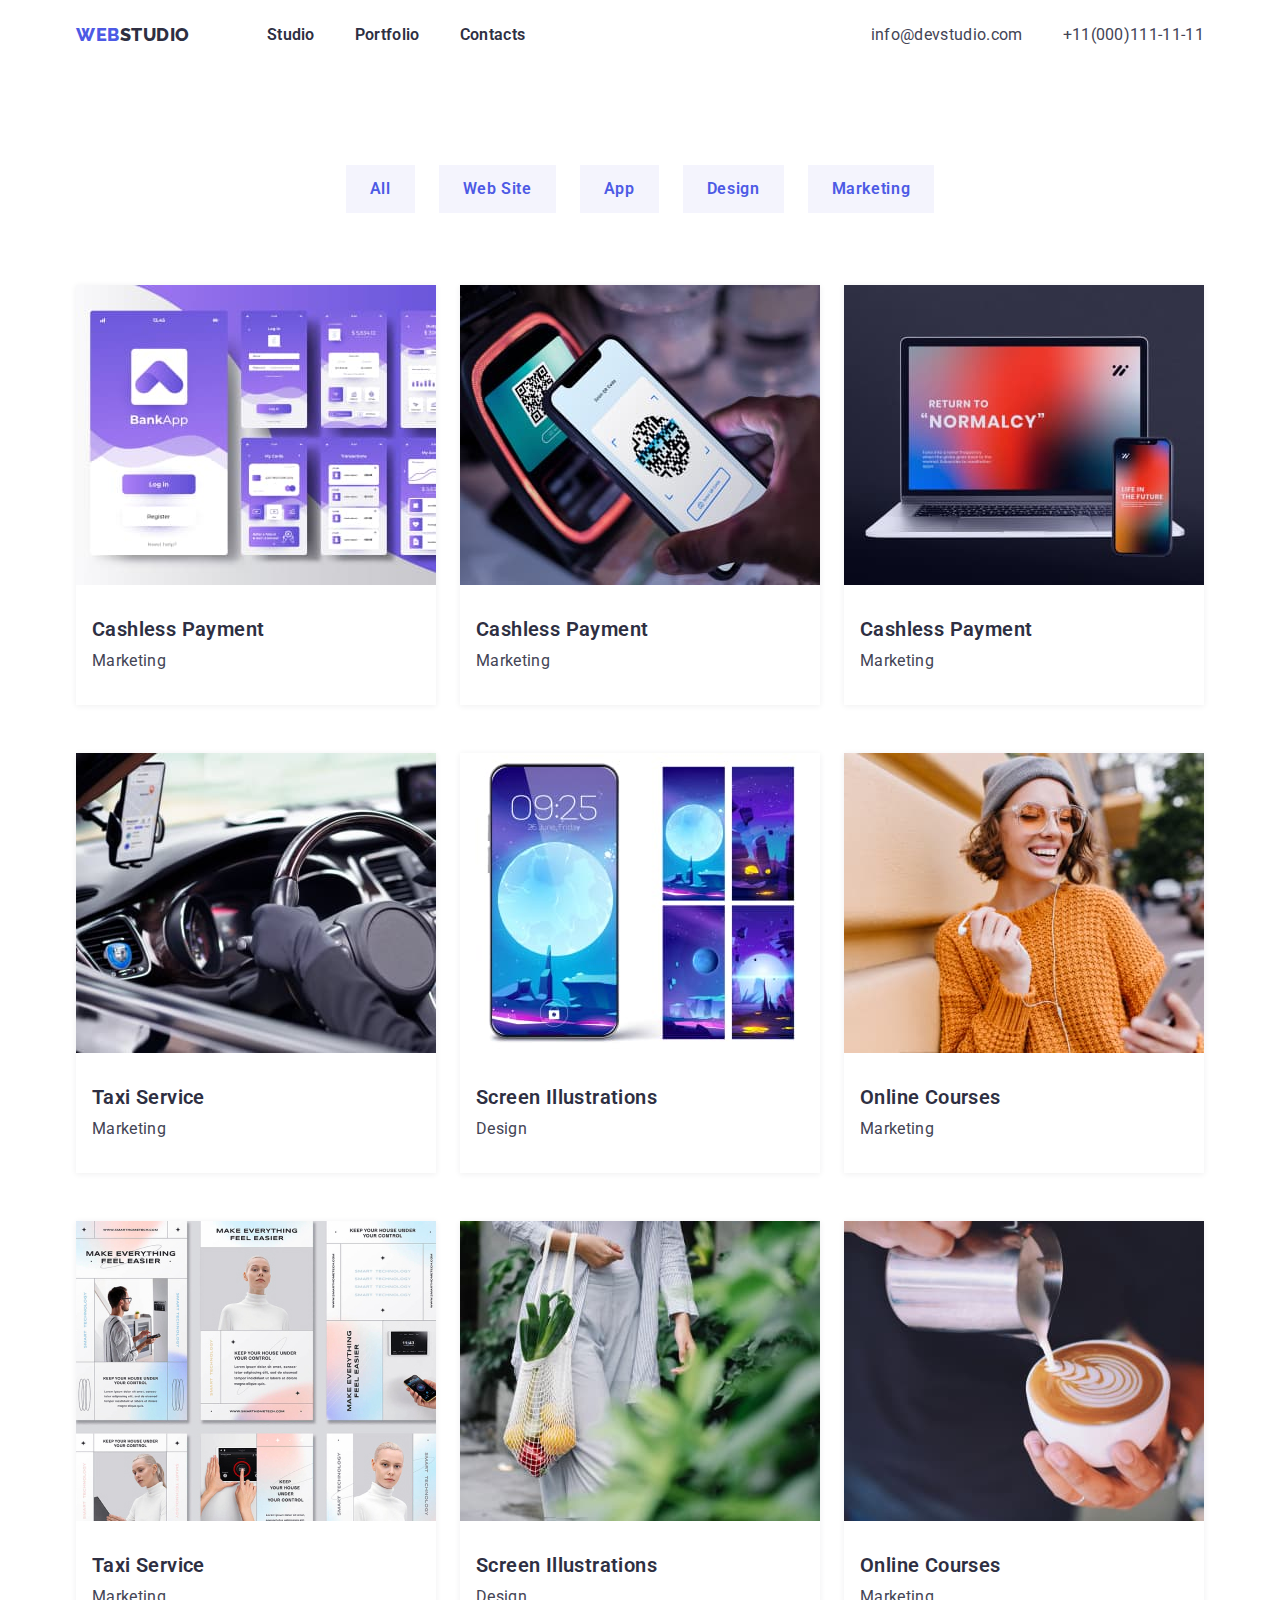
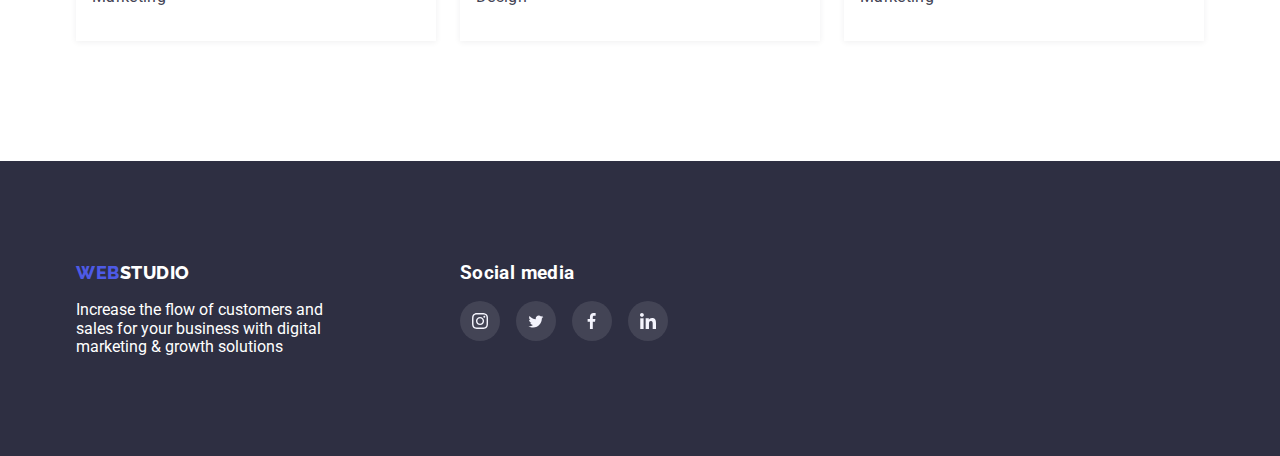
==== portfolio.html @ 55bd70aa "модалка" ====
<!DOCTYPE html>
<html lang="en">
  <head>
    <meta charset="UTF-8" />
    <meta http-equiv="X-UA-Compatible" content="IE=edge" />
    <meta name="viewport" content="width=device-width, initial-scale=1.0" />
    <link rel="preconnect" href="https://fonts.googleapis.com" />
    <link rel="preconnect" href="https://fonts.gstatic.com" crossorigin />
    <link rel="stylesheet" href="node_modules/modern-normalize/modern-normalize.css"/>
    <link href="https://fonts.googleapis.com/css2?family=Raleway:wght@800&family=Roboto:wght@400;500&display=swap"
    rel="stylesheet">
    <link rel="stylesheet" href="https://cdn.jsdelivr.net/npm/modern-normalize@1.1.0/modern-normalize.min.css"/>
    
    <title>WebStudio</title>
    <link rel="stylesheet" href="./css/styles.css" />
  </head>
  <body>
    <header class="page-header"> 
      <div class="conteiner header-conteiner">
          <nav class="nav">
          <a class="logo no-decoration" href="./index.html">Web<span class="logo-accent">Studio</span></a> 
         
        <ul class="nav-list">
          <li class="nav-item">
          <a class="nav-link no-decoration" href="./index.html">Studio</a>
        </li>
          <li class="nav-item">
            <a class="nav-link no-decoration" href="./portfolio.html">Portfolio</a>
          </li>
          <li class="nav-item">
            <a class="nav-link no-decoration" href="">Contacts</a></li>
        </ul>
        
      </nav>
      <ul class="contacts">
        <li class="contacts-item">
            <a class="contacts-link no-decoration" href="mailto:info@devstudio.com">info@devstudio.com</a>
        </li>
        <li class="contacts-item">
          <a class="contacts-link no-decoration" href="tel:+11(000)111-11-11">+11(000)111-11-11</a>
         </li>
         </ul>
         </div>
    </header>
    <main class="main"> 
    <section class="section-bnt">
      <div class="conteiner">
      <h1 class="section-title visually-hidden">Portfolio</h1>
      <ul class="portfolio-filter">
         <li class="portfolio-filter-item"><button type="button" class="portfolio-filter-bnt">All</button></li>
         <li class="portfolio-filter-item"><button type="button" class="portfolio-filter-bnt">Web Site</button></li>
         <li class="portfolio-filter-item"><button type="button" class="portfolio-filter-bnt">App</button></li>
         <li class="portfolio-filter-item"><button type="button" class="portfolio-filter-bnt">Design</button></li>
         <li class="portfolio-filter-item"><button type="button" class="portfolio-filter-bnt">Marketing</button></li>     
      </ul> 
             
      <ul class="portfolio-list container text-background">
        
        <li class="portfolio-item">
          <a class="portfolio-link" href="">
            <div class="portfolio-overlay">
            <img class="team-img" src="./images/portfolio/apps.jpg" alt="Label" width="360" height="300" >
            <p class="overlay">
              14 Stylish and User-Friendly App Design Concepts ·
               Task Manager App · Calorie Tracker App ·
                Exotic Fruit Ecommerce App · Cloud Storage App
            </p>
            </div>
          <div class="portfolio-card"> 
          <h2 class="item-decoration item-title">Cashless Payment</h2>
          <p class="description">Marketing</p>
          </div>
        </a>
        </li>

        <li class="portfolio-item">
          <a class="portfolio-link" href="">
            <div class="portfolio-overlay">
            <img class="team-img" src="./images/portfolio/scaner.jpg" alt="Label" width="360" height="300" >
            <p class="overlay">
              14 Stylish and User-Friendly App Design Concepts ·
               Task Manager App · Calorie Tracker App ·
                Exotic Fruit Ecommerce App · Cloud Storage App
            </p>
            </div>
          <div class="portfolio-card"> 
          <h2 class="item-decoration item-title">Cashless Payment</h2>
          <p class="description">Marketing</p>
          </div>
        </a>
        </li>

        <li class="portfolio-item">
          <a class="portfolio-link" href="">
            <div class="portfolio-overlay">
            <img class="team-img" src="./images/portfolio/desctop.jpg" alt="Label" width="360" height="300" >
            <p class="overlay">
              14 Stylish and User-Friendly App Design Concepts ·
               Task Manager App · Calorie Tracker App ·
                Exotic Fruit Ecommerce App · Cloud Storage App
            </p>
            </div>
          <div class="portfolio-card"> 
          <h2 class="item-decoration item-title">Cashless Payment</h2>
          <p class="description">Marketing</p>
          </div>
        </a>
        </li>

          <li class="portfolio-item">
          <a class="portfolio-link" href="">
            <div class="portfolio-overlay">
            <img class="team-img" src="./images/portfolio/car.jpg" alt="Car" width="360" height="300" >
            <p class="overlay">
              14 Stylish and User-Friendly App Design Concepts ·
               Task Manager App · Calorie Tracker App ·
                Exotic Fruit Ecommerce App · Cloud Storage App
            </p>
            </div>
          <div class="portfolio-card">
          <h2 class="item-decoration item-title">Taxi Service</h2>
          <p class="description">Marketing</p>
          </div>
        </a>
        </li>

        <li class="portfolio-item">
          <a class="portfolio-link" href="">
            <div class="portfolio-overlay">
            <img class="team-img" src="./images/portfolio/mobiles.jpg" alt="Phone" width="360" height="300" >
            <p class="overlay">
              14 Stylish and User-Friendly App Design Concepts ·
               Task Manager App · Calorie Tracker App ·
                Exotic Fruit Ecommerce App · Cloud Storage App
            </p>
            </div>
          <div class="portfolio-card">
          <h2 class="item-decoration item-title">Screen Illustrations</h2>
          <p class="description">Design</p>
          </div>
        </a>
        </li>  

        <li class="portfolio-item">
          <a class="portfolio-link" href="">
            <div class="portfolio-overlay">
            <img class="team-img" src="./images/portfolio/girl.jpg" alt="Girl" width="360" height="300" >
            <p class="overlay">
              14 Stylish and User-Friendly App Design Concepts ·
               Task Manager App · Calorie Tracker App ·
                Exotic Fruit Ecommerce App · Cloud Storage App
            </p>
            </div>
          <div class="portfolio-card">
          <h2 class="item-decoration item-title">Online Courses</h2>
          <p class="description">Marketing</p>
          </div>
        </a>
        </li>       
            
          <li class="portfolio-item">
          <a class="portfolio-link" href="">
            <div class="portfolio-overlay">
            <img class="team-img" src="./images/portfolio/instagram.jpg" alt="Instagram Stories" width="360" height="300" >
            <p class="overlay">
              14 Stylish and User-Friendly App Design Concepts ·
               Task Manager App · Calorie Tracker App ·
                Exotic Fruit Ecommerce App · Cloud Storage App
            </p>
            </div>
          <div class="portfolio-card">
          <h2 class="item-decoration item-title">Taxi Service</h2>
          <p class="description">Marketing</p>
          </div>
        </a>
        </li> 

        <li class="portfolio-item">
          <a class="portfolio-link" href="">
            <div class="portfolio-overlay">
            <img class="team-img" src="./images/portfolio/food.jpg" alt="Girl" width="360" height="300" >
            <p class="overlay">
              14 Stylish and User-Friendly App Design Concepts ·
               Task Manager App · Calorie Tracker App ·
                Exotic Fruit Ecommerce App · Cloud Storage App
            </p>
            </div>
          <div class="portfolio-card">
          <h2 class="item-decoration item-title">Screen Illustrations</h2>
          <p class="description">Design</p>
          </div>
        </a>
        </li>

        <li class="portfolio-item">
          <a class="portfolio-link" href="">
            <div class="portfolio-overlay">
            <img class="team-img" src="./images/portfolio/latte.jpg" alt="Cup of coffee" width="360" height="300" >
            <p class="overlay">
              14 Stylish and User-Friendly App Design Concepts ·
               Task Manager App · Calorie Tracker App ·
                Exotic Fruit Ecommerce App · Cloud Storage App
            </p>
            </div>
           <div class="portfolio-card">
          <h2 class="item-decoration item-title">Online Courses</h2>
          <p class="description">Marketing</p>
           </div>
          </a>
          </li> 
                  
      </ul>
    </div>
    </section>
  </main>
  <footer class="footer">
    <div class="footer-decoration conteiner">
      <div>
    <a class="logo no-decoration" href="./index.html">Web<span class="logo-accent logo-footer">Studio</span></a>
    <p class="footer-desc">
      Increase the flow of customers and sales for your business with digital marketing & growth
      solutions
    </p>
    </div>
<div class="footer-icon-div">
<h3 class="footer-icon-text">Social media</h3>
    <ul class="footer-social">
      <li class="footer-social-list">
        <a href="" class="footer-icon-link">
          <svg class="footer-list-icon" wigth="16" height="16">
            <use class="footer-list-link" href="./images/sprite.svg#icon-instagram-2">
            </use>
          </svg>
        </a>
      </li>
      <li class="footer-social-list">
        <a href="" class="footer-icon-link">
        <svg class="footer-list-icon" wigth="16" height="13">
          <use class="footer-list-link" href="./images/sprite.svg#icon-twetter">
          </use>
        </svg>
        </a>
    </li>  
    <li class="footer-social-list">
      <a href="" class="footer-icon-link">
      <svg class="footer-list-icon" wigth="8" height="16">
        <use class="footer-list-link" href="./images/sprite.svg#icon-facebook">
        </use>
      </svg>
      </a>
  </li>  
  <li class="footer-social-list">
    <a href="" class="footer-icon-link">
    <svg class="footer-list-icon" wigth="16" height="16">
      <use class="footer-list-link" href="./images/sprite.svg#icon-linkedin">
      </use>
    </svg>
    </a>
</li>    
      </ul>
      </div> 
    </div>
  </footer>
</body>
</html>
---- css/styles.css ----
/* змінні */

:root {
  --paragraph-primary-color: #434455;
  --title-primary-color: #2e2f42;
  --title-secondary-color: #ffffff;
  --brand-color: #4d5ae5;
  --background-primary-color: #ffffff;
  --nav-link-color: #2e2f42;
  --contacts-link-color: #434455;
  --link-hover-color: #4d5ae5;
  --byn-background-color: #f4f4fd;
}


/* скидаємо глобальні стилі */

body {
  background-color: var(--background-primary-color);
  color: var(--background-primary-color);
  font-family: 'Roboto', sans-serif;
}


ul {
  list-style: none;
}
.no-decoration {
  text-decoration: none;
}
.link-no-decoration {
  text-decoration: none;
} 
.nav-link-no-decoration {
  text-decoration: none;
}
.portfolio-link {
text-decoration: none;
}

.nav-link-no-decoration {
  text-decoration: none
}

/* скидаємо верхні і нижні зовнішні відступи */

h1,
h2,
h3,
h4,
h5,
h6,
p {
  margin: 0;
  padding: 0;
}

  ul {
  margin: 0;
  padding: 0;
}  

img {
  display: block;
}

/*контейнер */

.conteiner {
  width: 1158px;
  padding-left: 15px;
  padding-right: 15px;
  margin: 0 auto;
}

/* ховаємо заголовки */

.visually-hidden {
  position: absolute;
  width: 1px;
  height: 1px;
  margin: -1px;
  border: 0;
  padding: 0;

  white-space: nowrap;
  clip-path: inset(100%);
  clip: rect(0 0 0 0);
  overflow: hidden;
}

/*header*/

.section {
  max-width: 1440px;
  margin: 0 auto;
}

.header-conteiner {
  display: flex;
  justify-content: space-between;
}


/* logo */

.page-header {
  margin-bottom: 0;
}

.logo {
  color: var(--brand-color);
  font-family: 'Raleway', sans-serif;
  font-weight: 800;
  font-size: 18px;
  line-height: 1.33;
  letter-spacing: 0.03em;
  text-transform: uppercase;
}

.logo-accent {
  color: var(--title-primary-color);
}

/* підкреслюємо лого */

.nav-link.no-decoration::after {
  content: "";

  display: block;
  width: 100%;
  height: 4px;
  background-color: #4D5AE5;
  position: absolute;
  left: 0;
  bottom: 0;
  opacity: 0;

  transition: opacity 250ms cubic-bezier(0.4, 0, 0.2, 1);
}

.nav-link.no-decoration {
  position: relative;

}

.nav-link.no-decoration:hover::after {
  opacity: 1;
}

/* Navigation */

.nav-list {
  display: flex;
 }
 
.nav-item {
  margin-right: 40px;
 }

.nav-link {
  color: var(--nav-link-color);
  font-weight: 600;
  line-height: 1.33;
  letter-spacing: 0.02em;

  transition: color 250ms cubic-bezier(0.4, 0, 0.2, 1);
} 

.contacts-link {
  line-height: 1.33;
  letter-spacing: 0.02em;
  color: var(--contacts-link-color);

  transition: color 250ms cubic-bezier(0.4, 0, 0.2, 1);
} 

.nav-link:hover,
.nav-link:focus,
.contacts-link:hover,
.contacts-link:focus {
  color: var(--link-hover-color);
}

.nav-item {
  color: #2E2F42;
  font-weight: 600;
  line-height: 1.33;
  letter-spacing: 0.02em;
} 

.nav-item:not(:last-child) {
  margin-right: 40px;
 }


 .nav-list {
  display: flex;
  margin: 0px;
  padding: 0px;
} 
 .nav-list .nav-link {
   display: block; 
  padding-top: 24px;
  padding-bottom: 24px;
 }

  /* contacts */

.contacts  {
  display: flex; 
  align-items: center;
}

 .contacts-item {
  margin-left: 40px;

}

.contacts-item:first-child {
  margin-left: 0;
}


.nav {
  display: flex;
  align-items: center;
}

/*відступ між лого та студіо */

.nav-list {
  margin-left: 77px;
}

/* Hero */   

.hero {
background: #2E2F42;
padding-top: 192px;
text-align: center;
background-image: linear-gradient(to right, rgba(46, 47, 66, 0.7), rgba(46, 47, 66, 0.7)),
url(../images/people-office.jpg);
background-size: auto;
background-repeat: no-repeat;
background-position: center;
} 
 
/* box-shadow */

.hero-btn {
  box-shadow: 0px 4px 4px rgba(0, 0, 0, 0.15);
  border: 0;

  transition: box-shadow 250ms cubic-bezier(0.4, 0, 0.2, 1), background-color 250ms cubic-bezier(0.4, 0, 0.2, 1);
}

.hero-btn:hover, 
.hero-btn:focus {
box-shadow: 0px 2px 1px rgba(46, 47, 66, 0.08), 0px 1px 1px rgba(46, 47, 66, 0.16), 0px 1px 6px rgba(46, 47, 66, 0.08);
background-color: #404BBF;
}

.hero-title {
  font-weight: 600;
  font-size: 56px;
  line-height: 1.07;
  letter-spacing: 0.02em;
  color: var(--title-secondary-color);
  margin-top: 0;
  width: 492px; 
  text-align: center;
  margin: 0 auto 48px auto; 
}

.hero-btn {
  background-color: var(--brand-color);
  font-family: inherit;
  font-weight: 600;
  line-height: 1.18;
  letter-spacing: 0.04em;
  color: var(--title-secondary-color);
  cursor: pointer;
  padding-top: 16px;
  padding-right: 32px;
  padding-bottom: 16px;
  padding-left: 32px;
}

.section-title {
  font-weight: 600;
  font-size: 36px;
  line-height: 1.11;
  text-align: center;
  letter-spacing: 0.02em;
  text-transform: capitalize;
  color: var(--title-primary-color);
}


/* Features section*/ 

.features {
  padding-top: 120px;
} 

.features-list {
  display: flex;
  gap: 24px;
}

.features-item {
  width: 264px;
}


 .features-list .item-title {
  margin-bottom: 8px;
  margin-top: 0px;
  flex-basis: calc((100% - 72px) / 4);
} 

.item-title {
  font-weight: 600;
  font-size: 20px;
  line-height: 1.2;
  letter-spacing: 0.02em;
  color: var(--title-primary-color); 
}

.description {
  line-height: 1.5;
  letter-spacing: 0.02em;
  color: var(--paragraph-primary-color);
} 


.icon-features {
  background-color: #F4F4FD;
  display: flex;
  justify-content: center;
  align-items: center;
  width: 264px;
  height: 112px;
  margin-bottom: 8px;
  
}



/* Works section*/

.section-title {
    margin-bottom: 72px;
}

.works-list {
  display: flex;
  flex-wrap: wrap;
  gap: 24px;
  padding: 0;
  margin: 0; 
}


.works-list {
  flex-basis: calc((100% - 48px)/3);
}

.works-list {
  display: flex;
} 


/* Team section */

.section {
  padding-bottom: 120px;
}  

.section-team {
  padding-top: 120px;
  background: #F4F4FD;
}

 .title-front {
  margin-bottom: 8px;
}

.teams {
  display: flex;
  gap: 24px; 
}
 .teams .team-item {
  flex-basis: calc((100% - 72px) / 4);
}
.team-list .team-item {
  background-color: #FFFFFF;
}


.team-item {
  box-shadow: 0px 2px 1px rgba(46, 47, 66, 0.08), 0px 1px 1px rgba(46, 47, 66, 0.16),
  0px 1px 6px rgba(46, 47, 66, 0.08);
}



.item-description {
  padding-top: 32px;
  padding-right: 16px;
  padding-bottom: 32px;
  padding-left: 16px;
  text-align: center;
}

/* decoration icon */

/* Our Team */

.social-list {
  display: flex;
  justify-content: space-between;
  gap: 24px;
  margin-top: 12px;
}

.social-list-link {
  display: flex;
  justify-content: center;
  align-items: center;
  border-radius: 50%;
  background-color: #4d5ae5;
  width: 40px;
  height: 40px;

  transition: background-color 250ms cubic-bezier(0.4, 0, 0.2, 1);
}

.social-list-link:hover,
.social-list-link:focus {
  background-color: #31D0AA;
}

/* customers */

.customer-section {
  padding-top: 120px;
  padding-bottom: 120px;
}

.customerss-icon {
  display: flex;
  gap: 24px;  
} 

.customers-li {
  width: 168px;
  height: 88px;
  cursor: pointer;
  margin: 0;
  padding: 0;
  border-radius: 4px;
}
  
.customers-use {
  border: 1px solid #8e8f99;
  height: 100%;
  width: 100%;
  fill: #8e8f99;
  display: flex;
  align-items: center;
  justify-content: center;
  border-radius: 4px;

  transition: color 250ms cubic-bezier(0.4, 0, 0.2, 1), border 250ms cubic-bezier(0.4, 0, 0.2, 1), fill 250ms cubic-bezier(0.4, 0, 0.2, 1); 
}

 .customer-section .item-title {
  font-weight: 600;
  font-size: 36px;
  line-height: 1.11;
  text-align: center;
  letter-spacing: 0.02em;
  text-transform: capitalize;
  color: var(--title-primary-color); 
   }

 .customers-use:hover,
 .customers-use:focus {
  color: #4d5ae5;
  border: 1px solid #4D5AE5;
  fill: currentColor;
 }  


/* ======Portfolio======= */

.section-bnt {
  padding-top: 96px;
  padding-bottom: 120px;
  margin-top: auto;
}

.portfolio-filter-bnt {
  background-color: var(--byn-background-color);
  font-weight: 600;
  font-size: 16px;
  line-height: 1.5;
  text-align: center;
  letter-spacing: 0.04em;
  color: var(--brand-color);
  cursor: pointer;
  border: none;
  display: flex;
  align-items: center;
  justify-content: center;  

  transition: background-color 250ms cubic-bezier(0.4, 0, 0.2, 1), color 250ms cubic-bezier(0.4, 0, 0.2, 1), box-shadow 250ms cubic-bezier(0.4, 0, 0.2, 1);
}

.portfolio-filter-bnt:hover,
.portfolio-filter-btn:focus {
  background-color: var(--brand-color);
  color: var(--background-primary-color);
  box-shadow: 0px 2px 2px rgba(0, 0, 0, 0.12), 0px 2px 1px rgba(0, 0, 0, 0.08), 0px 3px 1px rgba(0, 0, 0, 0.1);
}

.portfolio-filter {
  display: flex;
  align-items: center;
  justify-content: center;
  margin-bottom: 72px;
}

.portfolio-filter-bnt {
  padding-top: 12px;
  padding-right: 24px;
  padding-left: 24px;
  padding-bottom: 12px; 
 margin-bottom: 0;
} 

.portfolio-filter-item {
  margin-right: 24px;
}

.portfolio-filter-item:last-child {
  margin-right: 0;
}

.text-background {
  color: var(--background-primary-color);
}


.portfolio-list {
  padding: 0;
  margin: 0;
  list-style: none;
  display: flex;
  flex-wrap: wrap;
  row-gap: 48px;
  column-gap: 24px;
  border: none;
}

.portfolio-list > .portfolio-item {
 flex-basis: calc((100% - 48px) / 3);
} 


.portfolio-link:hover,
.portfolio-link:focus {
  box-shadow: 0px 2px 1px rgba(46, 47, 66, 0.08), 0px 1px 1px rgba(46, 47, 66, 0.16),
  0px 1px 6px rgba(46, 47, 66, 0.08);
}

.portfolio-link {
  transition: box-shadow 250ms cubic-bezier(0.4, 0, 0.2, 1);
}

.portfolio-item {
  box-shadow: 0px 1px 6px rgba(46, 47, 66, 0.08);

  
}

.portfolio-list .item-decoration {
  margin-bottom: 8px;
}

.portfolio-card {
padding-top: 32px;
padding-bottom: 32px;
padding-left: 16px;
padding-right: 16px;
}

/* технокряк */

.overlay {
  min-width: 360px;
  position: absolute;
  height: 100%;
  padding-top: 40px;
  padding-left: 32px;
  padding-right: 32px;
  left: 0;
  top: 0;


  font-family: Roboto;
font-style: normal;
font-weight: 400;
font-size: 16px;
line-height: 24px;
letter-spacing: 0.02em;
color: #F4F4FD;

background-color: #4D5AE5;

transform: translate(0, 100%);
transition: transform 250ms cubic-bezier(0.4, 0, 0.2, 1);
}

.portfolio-overlay {
  position: relative;
  display: block;
  overflow: hidden;

}

.portfolio-item:hover .overlay {
transform: translate(0, 0);
}

.portfolio-link:focus .overlay {
  transform: translate(0, 0);
}


 

/* Footer */

.footer {
  background-color: var(--title-primary-color);
  padding: 100px 0;
}
.logo-footer {
  color: var(--background-primary-color);
}

.footer .logo {
  margin-bottom: 188px;
  
}

.footer-desc {
  width: 264px;
  margin-top: 16px;
} 

/* footer decoration */

.footer .conteiner {
  display: flex;
}
.footer-icon-div {
  width: 208px;
  height: 80px;
  margin-left: 120px;
}

.footer-icon-text {
letter-spacing: 0.02em; 
line-height: 24px;
margin-bottom: 16px;
} 


.footer-social {
  display: flex;
  gap: 16px;

}

.footer-icon-link {
  display: flex;
  justify-content: center;
  align-items: center;
  border-radius: 50%;
  background-color: rgba(255, 255, 255, 0.1);
  width: 40px;
  height: 40px;
  
  transition: background-color 250ms cubic-bezier(0.4, 0, 0.2, 1); 
}

.footer-icon-link:hover,
.footer-icon-link:focus {
  background-color: #31D0AA;
}


/* model window */

.backdrop {
  position: fixed;
  top: 0;
  left: 0;
  z-index: 100;
  height: 100%;
  width: 100%;
  background-color: rgba(46, 47, 66, 0.4);

  transition: opacity 250ms cubic-bezier(0.4, 0, 0.2, 1), visibility 250ms cubic-bezier(0.4, 0, 0.2, 1);
}

.backdrop.is-hidden {
  opacity: 0;
  visibility: hidden;
  pointer-events: none;
}

.backdrop.is-hidden .modal {
transform: translate(-50%, -50%) scale(1.2);
} 


.modal {
 position: absolute;
 width: 408px;
 height: 576px;
 top: 50%;
 left: 50%;
 
 transform: translate(-50%, -50%);
 background-color: rgba(252, 252, 252, 1);
 transition: transform 250ms cubic-bezier(0.4, 0, 0.2, 1);

 padding-top: 72px;
 padding-right: 24px;
 padding-left: 24px;
 padding-bottom: 24px;
}

.modal-clouse-btn {
  display: flex;
  justify-content: center;
  align-items: center;
  width: 24px;
  height: 24px;
  background-color: transparent;
  border: 1px solid rgba(0, 0, 0, 0.1);
  cursor: pointer;
  position: absolute;
  top: 24px;
  right: 24px;
  border-radius: 50%;
  transition: border-color 250ms cubic-bezier(0.4, 0, 0.2, 1);
}

.modal-clouse-btn-icon {
  transition: fill 250ms cubic-bezier(0.4, 0, 0.2, 1);
}

.modal-clouse-btn:hover,
.modal-clouse-btn:focus {
  background-color: rgba(0, 0, 0, 0.1);
}

.modal-clouse-btn:hover .modal-clouse-btn-icon,
.modal-clouse-btn:focus .modal-clouse-btn-icon {
  fill: #000000;
}


/* modal-form */


.modal-form {
  display: flex;
  flex-direction: column;
}

.modal-form-field {
  margin-bottom: 10px;
}

.modal-form-input-desc {
  display: block;
  font-size: 12px;
  font-weight: 400;
  line-height: 14px;
  margin-bottom: 4px;
  color: #8E8F99;
}
.modal-form-input-wrapper {
  display: block;
  position: relative;
}

.modal-form-input {
  width: 100%;
  height: 40px;
  border: 1px solid rgba(33, 33, 33, 0.2);
  border-radius: 4px;
  padding-left: 42px;
  transition: border-color 250ms cubic-bezier(0.4, 0, 0.2, 1);
}

.modal-form-input:focus {
  outline: none;
  border-color: rgba(77, 90, 229, 1);
}
.modal-form-input:focus + .modal-form-input-icon {
fill: #4D5AE5;
}

.modal-form-input-icon {
  display: block;
  position: absolute;
  width: 12px;
  height: 12px;
  top: 50%;
  left: 12px;
  transform: translateY(-50%);
  color: #2E2F42;
  transition: fill 250ms cubic-bezier(0.4, 0, 0.2, 1);
}

.modal-form-message {
  width: 100%;
  height: 120px;
  padding-top: 26px;
  padding-right: 24px;
  padding-bottom: 16px;
  padding-left: 24px;
  resize: none;
  border-radius: 4px;
  text-transform: rgba(117, 117, 117, 0.5);
  ;
  transition: border-color 250ms cubic-bezier(0.4, 0, 0.2, 1);
}

.modal-form-message:focus {
  outline: none;
border-color: rgba(77, 90, 229, 1);
}
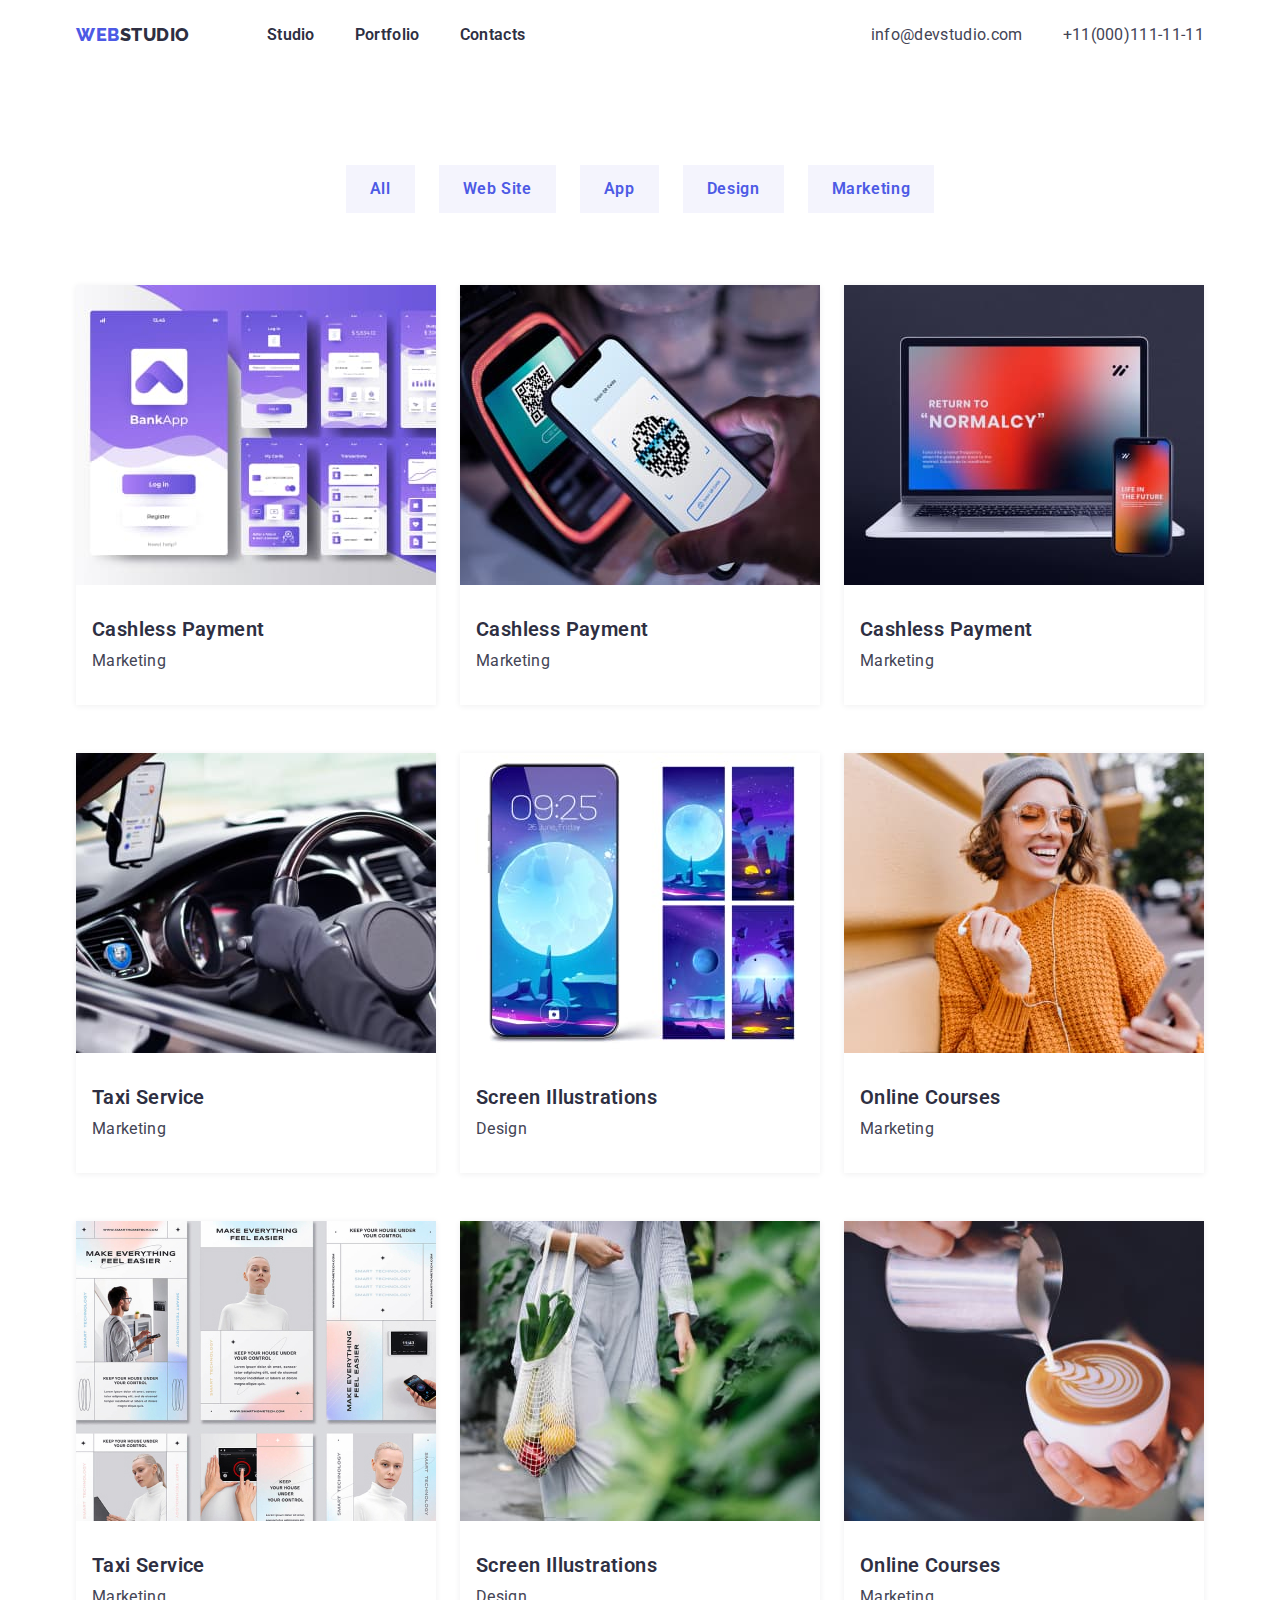
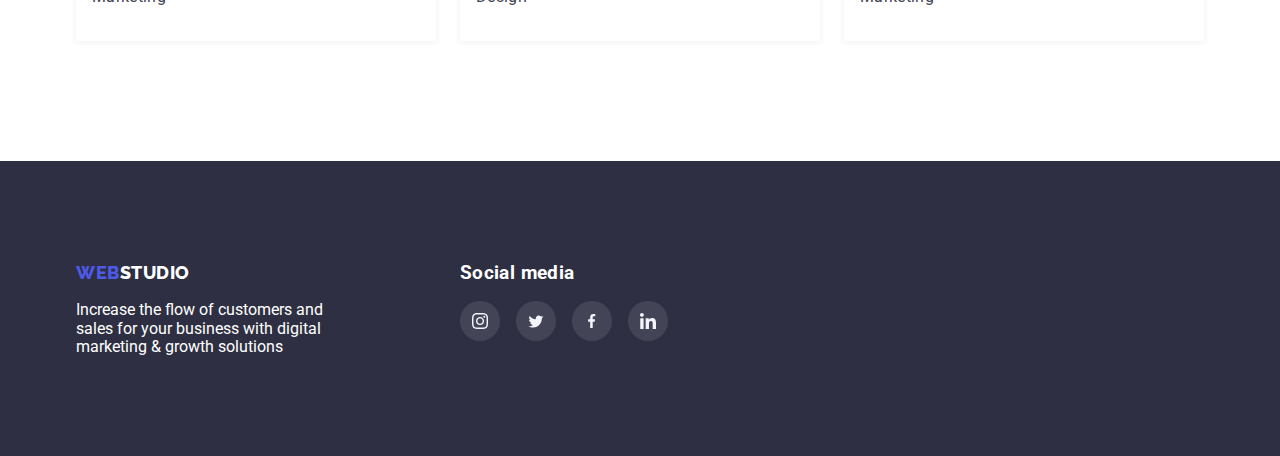
==== commit 6c7d4990: "Готова домашня робота" ====
--- a/portfolio.html
+++ b/portfolio.html
@@ -227,7 +227,7 @@
     <ul class="footer-social">
       <li class="footer-social-list">
         <a href="" class="footer-icon-link">
-          <svg class="footer-list-icon" wigth="16" height="16">
+          <svg class="footer-list-icon" width="16" height="16">
             <use class="footer-list-link" href="./images/sprite.svg#icon-instagram-2">
             </use>
           </svg>
@@ -235,7 +235,7 @@
       </li>
       <li class="footer-social-list">
         <a href="" class="footer-icon-link">
-        <svg class="footer-list-icon" wigth="16" height="13">
+        <svg class="footer-list-icon" width="16" height="13">
           <use class="footer-list-link" href="./images/sprite.svg#icon-twetter">
           </use>
         </svg>
@@ -243,7 +243,7 @@
     </li>  
     <li class="footer-social-list">
       <a href="" class="footer-icon-link">
-      <svg class="footer-list-icon" wigth="8" height="16">
+      <svg class="footer-list-icon" width="8" height="16">
         <use class="footer-list-link" href="./images/sprite.svg#icon-facebook">
         </use>
       </svg>
@@ -251,7 +251,7 @@
   </li>  
   <li class="footer-social-list">
     <a href="" class="footer-icon-link">
-    <svg class="footer-list-icon" wigth="16" height="16">
+    <svg class="footer-list-icon" width="16" height="16">
       <use class="footer-list-link" href="./images/sprite.svg#icon-linkedin">
       </use>
     </svg>
--- a/css/styles.css
+++ b/css/styles.css
@@ -92,10 +92,10 @@
 
 /*header*/
 
-.section {
+  .sections {
   max-width: 1440px;
   margin: 0 auto;
-}
+} 
 
 .header-conteiner {
   display: flex;
@@ -286,6 +286,7 @@
   padding-right: 32px;
   padding-bottom: 16px;
   padding-left: 32px;
+  margin-bottom: 188px;
 }
 
 .section-title {
@@ -705,6 +706,75 @@
 }
 
 
+/* div class mailing */
+
+
+.mailing-form {
+  display: flex;
+  justify-content: space-between;
+}
+
+.mailing-title {
+  margin-bottom: 16px;
+  margin-left: 80px;
+  color: #FFFFFF;
+  font-weight: 500;
+  font-size: 16px;
+  line-height: 1.5;
+  letter-spacing: 0.02em;
+  
+}
+
+.mailing-input {
+  width: 264px;
+  height: 40px;
+  padding: 8px 16px; 
+  margin-right: 24px;
+  margin-left: 80px;
+  background-color: transparent;
+  outline: none;
+  border: 1px solid rgba(255, 255, 255, 0.3);
+  filter: drop-shadow(0px 4px 4px rgba(0, 0, 0, 0.15));
+  border-radius: 4px;
+  color: #FFFFFF;
+
+
+}
+.mailing-input::placeholder {
+  color:  rgba(255, 255, 255, 0.6);
+
+
+}
+
+.mailing-input:hover,
+.mailing-input:focus {
+  border: 1px solid rgba(77, 90, 229, 1);
+}
+
+.mailing-btn {
+  width: 165px;
+  height: 40px;
+  display: flex;
+  align-items: center;
+  justify-content: center;
+  margin-right: 56px;
+
+  background-color: rgba(77, 90, 229, 1);
+  color:rgba(255, 255, 255, 1);
+  border-radius: 4px;
+  font-weight: 500;
+  line-height: 24px;
+  text-align: center;
+  letter-spacing: 0.04em;
+  border: none;
+}
+
+.icon-send {
+  margin-left: 16px;
+  fill: rgba(255, 255, 255, 1);
+}
+
+
 /* model window */
 
 .backdrop {
@@ -733,7 +803,7 @@
 .modal {
  position: absolute;
  width: 408px;
- height: 576px;
+ /* height: 576px; */
  top: 50%;
  left: 50%;
  
@@ -786,9 +856,20 @@
   flex-direction: column;
 }
 
+.modal-form-text {
+  font-weight: 500; 
+  margin-bottom: 14px; 
+  color: #2E2F42;
+  font-size: 16px;
+  letter-spacing: 0.02em;
+  text-align: center;
+}
+
+
 .modal-form-field {
   margin-bottom: 10px;
 }
+
 
 .modal-form-input-desc {
   display: block;
@@ -798,35 +879,49 @@
   margin-bottom: 4px;
   color: #8E8F99;
 }
+
+
 .modal-form-input-wrapper {
   display: block;
   position: relative;
 }
+
 
 .modal-form-input {
   width: 100%;
   height: 40px;
   border: 1px solid rgba(33, 33, 33, 0.2);
   border-radius: 4px;
-  padding-left: 42px;
+  padding-left: 16px;
+  padding-top: 8px;
+  padding-left: 38px;
+  padding-bottom: 8px;
+
+
+
   transition: border-color 250ms cubic-bezier(0.4, 0, 0.2, 1);
 }
+
 
 .modal-form-input:focus {
   outline: none;
   border-color: rgba(77, 90, 229, 1);
 }
+
+
 .modal-form-input:focus + .modal-form-input-icon {
 fill: #4D5AE5;
 }
+
+
 
 .modal-form-input-icon {
   display: block;
   position: absolute;
-  width: 12px;
-  height: 12px;
+   width: 12px;
+  height: 12px; 
+  left: 16px;
   top: 50%;
-  left: 12px;
   transform: translateY(-50%);
   color: #2E2F42;
   transition: fill 250ms cubic-bezier(0.4, 0, 0.2, 1);
@@ -835,18 +930,83 @@
 .modal-form-message {
   width: 100%;
   height: 120px;
-  padding-top: 26px;
-  padding-right: 24px;
-  padding-bottom: 16px;
-  padding-left: 24px;
+  padding-top: 8px;
+  padding-left: 16px;
   resize: none;
   border-radius: 4px;
-  text-transform: rgba(117, 117, 117, 0.5);
-  ;
+  border: 1px solid rgba(33, 33, 33, 0.2);
   transition: border-color 250ms cubic-bezier(0.4, 0, 0.2, 1);
+}
+
+.modal-form-message::placeholder {
+  font-size: 12px;
+  color: rgba(117, 117, 117, 0.5);
 }
 
 .modal-form-message:focus {
   outline: none;
 border-color: rgba(77, 90, 229, 1);
-}+}
+
+.modal-form-check-desc {
+  display: flex;
+  align-items: center;
+  margin-bottom: 24px;
+  color: rgba(117, 117, 117, 1);
+  font-size: 12px;
+  width: 400px;
+  line-height: 16px;
+  letter-spacing: 0.02em;
+}
+
+.privat-form {
+ text-decoration: none;
+ color: rgba(77, 90, 229, 1);
+}
+
+.modal-form-check-desc::before {
+  display: block;
+  width: 16px;
+  height: 16px;
+  border: 1px solid rgba(0, 0, 0, 1);
+  cursor: pointer;
+  content: "";
+  border-radius: 4px;
+  margin-right: 20px;
+}
+
+.modal-form-check:checked + .modal-form-check-desc::before {
+background-color: rgba(77, 90, 229, 1);
+background-image: url(../images/vectorsuper.svg);
+background-position: center;
+ border: 1px solid rgba(77,90,229,1);
+}
+
+
+ .modal-form-submit {
+  align-self:center;
+  width: 169px;
+  height: 56px;
+  padding-top: 16px;
+  padding-bottom: 16px;
+  padding-left: 32px;
+  padding-right: 32px;
+  border: 1px solid rgba(33, 33, 33, 0.2);
+  border-radius: 4px;
+  font-weight: 500;
+  font-size: 16px;
+  line-height: 24px;
+  letter-spacing: 0.04em;
+  background-color:  #4D5AE5;
+  box-shadow: 0px 4px 4px rgba(0, 0, 0, 0.15);
+  color: #FFFFFF;
+  cursor: pointer;
+  transition: color 250ms cubic-bezier(0.4, 0, 0.2, 1);
+  transition: background-color 250ms cubic-bezier(0.4, 0, 0.2, 1);
+ }
+
+ .modal-form-submit:hover,
+ .modal-form-submit:focus {
+  background-color: #404BBF;
+  color: #FFFFFF;
+ }